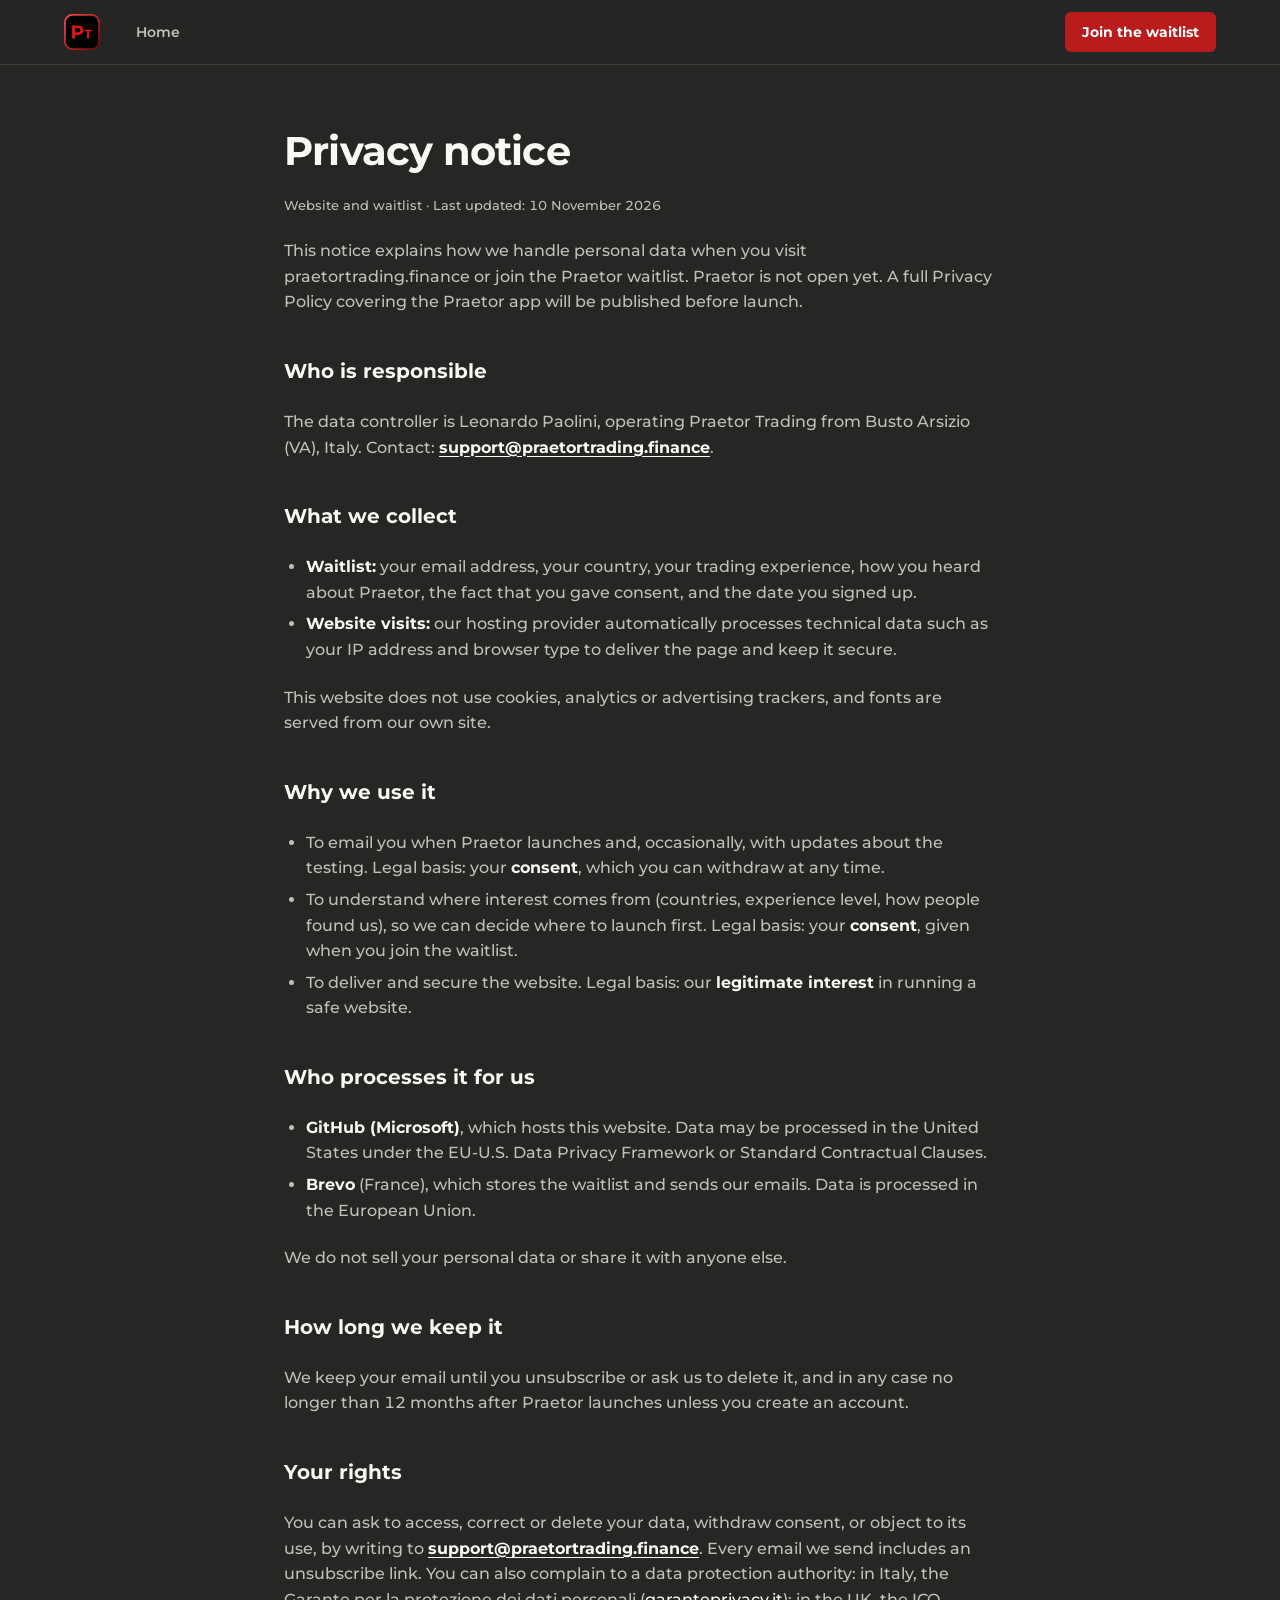
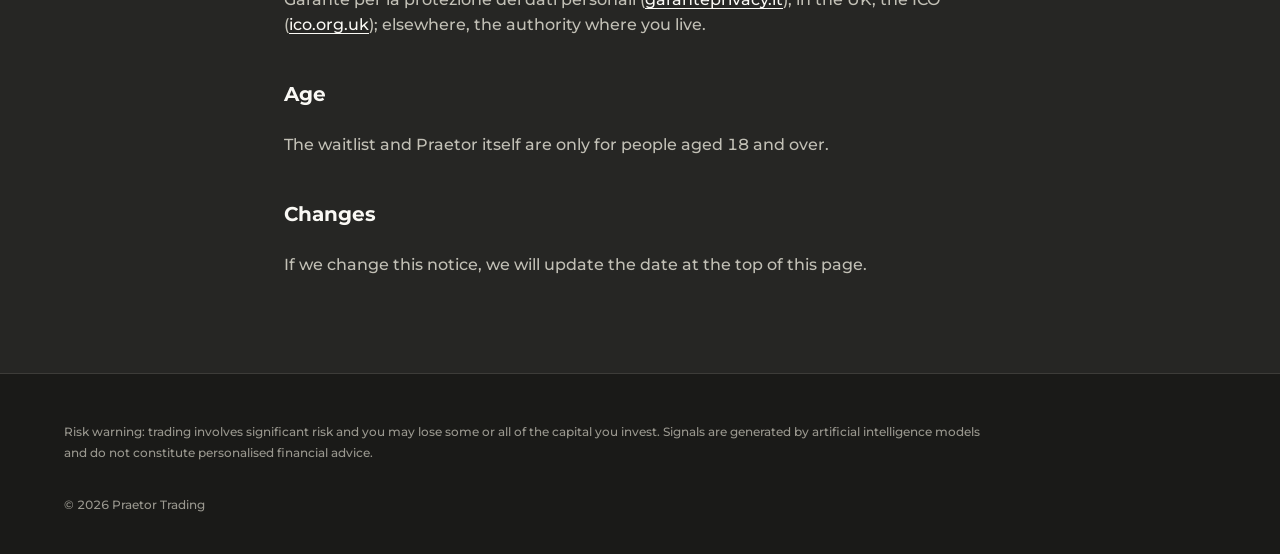
==== privacy.html @ 39a7a342 "Add files via upload" ====
<!doctype html>
<html lang="en">
<head>
<meta charset="utf-8">
<meta name="viewport" content="width=device-width, initial-scale=1">
<title>Privacy notice — Praetor Trading</title>
<meta name="description" content="How Praetor Trading handles the personal data of people who visit this website or join the waitlist.">
<meta name="theme-color" content="#262624">
<link rel="icon" href="assets/logo.svg" type="image/svg+xml">
<link rel="stylesheet" href="assets/styles.css">
</head>
<body>

<header class="site-header">
<div class="wrap">
<a href="index.html" aria-label="Praetor Trading home"><img src="assets/logo.svg" width="36" height="36" alt=""></a>
<nav class="nav" aria-label="Main"><a href="index.html">Home</a></nav>
<a class="btn btn-primary btn-sm cta" href="index.html#waitlist">Join the waitlist</a>
</div>
</header>

<main class="wrap doc">
<h1>Privacy notice</h1>
<p class="small faint">Website and waitlist · Last updated: 10 November 2026</p>

<p>This notice explains how we handle personal data when you visit praetortrading.finance or join the Praetor waitlist. Praetor is not open yet. A full Privacy Policy covering the Praetor app will be published before launch.</p>

<h2>Who is responsible</h2>
<p>The data controller is Leonardo Paolini, operating Praetor Trading from Busto Arsizio (VA), Italy. Contact: <a href="mailto:support@praetortrading.finance"><strong>support@praetortrading.finance</strong></a>.</p>

<h2>What we collect</h2>
<ul>
<li><strong>Waitlist:</strong> your email address, your country, your trading experience, how you heard about Praetor, the fact that you gave consent, and the date you signed up.</li>
<li><strong>Website visits:</strong> our hosting provider automatically processes technical data such as your IP address and browser type to deliver the page and keep it secure.</li>
</ul>
<p>This website does not use cookies, analytics or advertising trackers, and fonts are served from our own site.</p>

<h2>Why we use it</h2>
<ul>
<li>To email you when Praetor launches and, occasionally, with updates about the testing. Legal basis: your <strong>consent</strong>, which you can withdraw at any time.</li>
<li>To understand where interest comes from (countries, experience level, how people found us), so we can decide where to launch first. Legal basis: your <strong>consent</strong>, given when you join the waitlist.</li>
<li>To deliver and secure the website. Legal basis: our <strong>legitimate interest</strong> in running a safe website.</li>
</ul>

<h2>Who processes it for us</h2>
<ul>
<li><strong>GitHub (Microsoft)</strong>, which hosts this website. Data may be processed in the United States under the EU-U.S. Data Privacy Framework or Standard Contractual Clauses.</li>
<li><strong>Brevo</strong> (France), which stores the waitlist and sends our emails. Data is processed in the European Union.</li>
</ul>
<p>We do not sell your personal data or share it with anyone else.</p>

<h2>How long we keep it</h2>
<p>We keep your email until you unsubscribe or ask us to delete it, and in any case no longer than 12 months after Praetor launches unless you create an account.</p>

<h2>Your rights</h2>
<p>You can ask to access, correct or delete your data, withdraw consent, or object to its use, by writing to <a href="mailto:support@praetortrading.finance"><strong>support@praetortrading.finance</strong></a>. Every email we send includes an unsubscribe link. You can also complain to a data protection authority: in Italy, the Garante per la protezione dei dati personali (<a href="https://www.garanteprivacy.it" rel="noopener">garanteprivacy.it</a>); in the UK, the ICO (<a href="https://ico.org.uk" rel="noopener">ico.org.uk</a>); elsewhere, the authority where you live.</p>

<h2>Age</h2>
<p>The waitlist and Praetor itself are only for people aged 18 and over.</p>

<h2>Changes</h2>
<p>If we change this notice, we will update the date at the top of this page.</p>
</main>

<footer class="site-footer">
<div class="wrap">
<p class="risk" style="border-top:0;padding-top:0">Risk warning: trading involves significant risk and you may lose some or all of the capital you invest. Signals are generated by artificial intelligence models and do not constitute personalised financial advice.</p>
<span class="xsmall faint">© 2026 Praetor Trading</span>
</div>
</footer>

</body>
</html>
---- assets/styles.css ----
/* Praetor Trading — public site styles */
@font-face{font-family:"Montserrat";font-style:normal;font-weight:500;font-display:swap;src:url(fonts/montserrat-latin-500-normal.woff2) format("woff2")}
@font-face{font-family:"Montserrat";font-style:normal;font-weight:600;font-display:swap;src:url(fonts/montserrat-latin-600-normal.woff2) format("woff2")}
@font-face{font-family:"Montserrat";font-style:normal;font-weight:700;font-display:swap;src:url(fonts/montserrat-latin-700-normal.woff2) format("woff2")}
@font-face{font-family:"Montserrat";font-style:normal;font-weight:800;font-display:swap;src:url(fonts/montserrat-latin-800-normal.woff2) format("woff2")}

:root{
  --bg:#262624; --bg-deep:#1d1d1b; --bg-band:#222220; --bg-bar:#1a1a18;
  --surface:#30302e; --surface-2:#2a2a28;
  --line:#3d3c39; --line-strong:#4a4945;
  --text:#faf9f5; --muted:#c2c0b6; --faint:#9a988f;
  --gain:#4ade80; --loss:#ff6b6b; --brand:#b81c1c; --brand-hover:#9e1717;
  --radius:10px; --radius-sm:6px;
  --wrap:1200px;
}
*{box-sizing:border-box}
html{scroll-behavior:smooth;-webkit-text-size-adjust:100%}
body{margin:0;background:var(--bg);color:var(--text);font-family:Montserrat,system-ui,sans-serif;font-size:16px;font-weight:500;line-height:1.6;font-variant-numeric:tabular-nums}
a{color:var(--text);text-underline-offset:3px}
a:hover{color:#fff}
img,svg{display:block}
h1,h2,h3,p{margin:0}
.wrap{max-width:var(--wrap);margin:0 auto;padding:0 24px}
.muted{color:var(--muted)} .faint{color:var(--faint)}
.gain{color:var(--gain)} .loss{color:var(--loss)}
.small{font-size:13px} .xsmall{font-size:12px}
.visually-hidden{position:absolute;width:1px;height:1px;overflow:hidden;clip:rect(0 0 0 0);white-space:nowrap}
:focus-visible{outline:2px solid var(--text);outline-offset:3px}
@media (prefers-reduced-motion:reduce){html{scroll-behavior:auto}*{transition:none!important}}

/* Buttons */
.btn{display:inline-flex;align-items:center;justify-content:center;min-height:46px;padding:12px 22px;border-radius:var(--radius-sm);font:inherit;font-size:15px;font-weight:700;text-decoration:none;cursor:pointer;border:1px solid transparent;transition:background-color .15s ease,border-color .15s ease}
.btn-primary{background:var(--brand);color:#fff}
.btn-primary:hover{background:var(--brand-hover);color:#fff}
.btn-ghost{border-color:#6a6964;color:var(--text);background:transparent}
.btn-ghost:hover{border-color:var(--text)}
.btn-sm{min-height:40px;padding:8px 16px;font-size:14px}

/* Status strip + header */
.strip{background:var(--bg-bar);border-bottom:1px solid var(--line);font-size:12px;font-weight:600;color:var(--muted)}
.strip .wrap{display:flex;flex-wrap:wrap;gap:6px 24px;padding-top:8px;padding-bottom:8px}
.strip b{color:var(--text)}
.strip .asof{margin-left:auto;color:var(--faint)}
.site-header{position:sticky;top:0;z-index:10;background:rgba(38,38,36,.96);backdrop-filter:saturate(1.2) blur(6px);border-bottom:1px solid var(--line)}
.site-header .wrap{display:flex;flex-wrap:wrap;align-items:center;gap:10px 36px;padding-top:12px;padding-bottom:12px}
.nav{display:flex;flex-wrap:wrap;gap:4px 26px;font-size:14px;font-weight:600}
.nav a{text-decoration:none;color:var(--muted)}
.nav a:hover{color:var(--text)}
.site-header .cta{margin-left:auto}

/* Sections */
.section{padding-top:112px}
.h2{font-size:34px;line-height:1.15;font-weight:700;letter-spacing:-.02em}
.lead{color:var(--muted);max-width:620px}

/* Hero */
.hero{display:flex;flex-wrap:wrap;gap:56px;align-items:flex-start;padding-top:80px;padding-bottom:64px}
.hero-copy{flex:1 1 400px;min-width:0;display:flex;flex-direction:column;gap:22px;padding-top:24px}
.hero h1{font-size:clamp(36px,5vw,52px);line-height:1.06;font-weight:700;letter-spacing:-.025em}
.hero-copy .lead{font-size:18px;max-width:480px}
.notice{display:inline-flex;align-self:flex-start;gap:8px;align-items:center;padding:6px 12px;border:1px solid var(--line-strong);border-radius:999px;font-size:12px;font-weight:700;color:var(--muted)}
.notice i{width:7px;height:7px;border-radius:50%;background:var(--gain)}
.actions{display:flex;flex-wrap:wrap;align-items:center;gap:18px;padding-top:6px}
.hero-visual{flex:1.35 1 520px;min-width:0;display:flex;flex-direction:column;gap:10px}

/* Signal panel */
.panel{background:var(--surface);border:1px solid var(--line-strong);border-radius:var(--radius);overflow:hidden}
.panel-elevated{box-shadow:0 24px 60px rgba(0,0,0,.45)}
.panel-head{display:flex;flex-wrap:wrap;align-items:center;gap:10px 16px;padding:14px 20px;border-bottom:1px solid var(--line);font-size:13px;font-weight:600;color:var(--muted)}
.panel-head .title{color:var(--text);font-weight:700}
.panel-head .end{margin-left:auto;color:var(--text)}
.signal-main{display:flex;flex-wrap:wrap;gap:20px 40px;align-items:flex-end;padding:22px 20px 18px;border-bottom:1px solid var(--line)}
.label{font-size:12px;font-weight:700;color:var(--faint);letter-spacing:.06em;text-transform:uppercase}
.direction{font-size:40px;line-height:1;font-weight:800}
.levels{flex:1 1 300px;display:grid;grid-template-columns:repeat(4,minmax(0,1fr));gap:12px;font-size:13px}
.levels span{display:block;color:var(--faint);font-weight:600;white-space:nowrap}
.levels b{white-space:nowrap}
.levels b{font-size:15px}
.votes{padding:6px 20px 4px}
.vote{display:grid;grid-template-columns:150px 56px 1fr;gap:12px;padding:10px 0;border-bottom:1px solid var(--line);font-size:13px;align-items:baseline}
.vote:last-child{border-bottom:0}
.vote span{color:var(--muted)}
.panel-foot{display:flex;flex-wrap:wrap;align-items:center;gap:12px;padding:14px 20px;background:var(--surface-2);border-top:1px solid var(--line)}
.panel-foot p{flex:1 1 220px;font-size:12px;color:var(--muted)}
.fake-btn{font-size:14px;font-weight:700;padding:9px 18px;border-radius:var(--radius-sm);border:1px solid var(--line-strong)}
.fake-btn.primary{background:var(--brand);border-color:var(--brand);color:#fff}

/* Stats band */
.band{background:var(--bg-band);border-top:1px solid var(--line);border-bottom:1px solid var(--line)}
.stats{display:grid;grid-template-columns:repeat(auto-fit,minmax(170px,1fr));margin:0}
.stats div{padding:24px 20px 22px;border-right:1px solid var(--line);display:flex;flex-direction:column-reverse;gap:4px}
.stats div:first-child{padding-left:0}
.stats div:last-child{border-right:0}
.stats dt{font-size:12px;font-weight:600;color:var(--faint)}
.stats dd{margin:0;font-size:30px;line-height:1.1;font-weight:700}
.band-note{padding-bottom:18px;font-size:12px;color:var(--faint)}

/* How it works */
.how{display:flex;flex-wrap:wrap;gap:40px 64px}
.how-intro{flex:1 1 280px;min-width:0;display:flex;flex-direction:column;gap:14px}
.steps{flex:999 1 640px;min-width:0;display:grid;grid-template-columns:repeat(auto-fit,minmax(220px,1fr));border-top:2px solid var(--brand);margin:0;padding:0;list-style:none}
.steps li{padding:22px 24px 0;display:flex;flex-direction:column;gap:14px;border-left:1px solid var(--line)}
.steps li:first-child{padding-left:0;border-left:0}
.steps li:last-child{padding-right:0}
.steps h3{font-size:17px;font-weight:700}
.steps p{color:var(--muted);font-size:15px}
.mini-list{border:1px solid var(--line);border-radius:8px;font-size:13px}
.mini-list div{display:flex;justify-content:space-between;gap:8px;padding:10px 12px}
.mini-list div+div{border-top:1px solid var(--line)}
.chips{display:flex;gap:6px;font-size:12px;font-weight:800}
.chips span{flex:1;text-align:center;padding:9px 0;border-radius:var(--radius-sm);background:#343432;color:var(--muted)}
.chips .s{background:#3a2526;color:var(--loss)}
.timer{display:flex;align-items:center;gap:10px;font-size:13px;font-weight:700;color:var(--muted)}
.timer i{flex:1;height:4px;border-radius:2px;background:var(--line);position:relative;overflow:hidden}
.timer i::after{content:"";position:absolute;inset:0 8% 0 0;background:var(--muted);border-radius:2px}

/* Tables */
.table-wrap{overflow-x:auto;border:1px solid var(--line);border-radius:var(--radius)}
.table-wrap.tinted{background:var(--surface-2)}
table{width:100%;border-collapse:collapse;font-size:14px}
caption{text-align:left;padding:14px 18px;font-size:13px;font-weight:600;color:var(--faint);border-bottom:1px solid var(--line)}
th{text-align:left;font-size:12px;font-weight:700;color:var(--faint);padding:12px 14px}
td{padding:12px 14px;border-top:1px solid var(--line)}
th:first-child,td:first-child{padding-left:18px}
th:last-child,td:last-child{padding-right:18px}
.num{text-align:right}
.c{text-align:center}
.matrix{min-width:820px}
.matrix td.c{font-weight:800}
.matrix .nc{color:var(--faint);font-weight:500}
.matrix tr.signal td{background:#33272a;border-top:1px solid var(--brand);border-bottom:1px solid var(--brand);font-weight:700}
.legend{display:flex;flex-wrap:wrap;gap:8px 16px;font-size:12px;font-weight:600;color:var(--muted)}
.split-head{display:flex;flex-wrap:wrap;justify-content:space-between;align-items:flex-end;gap:16px 48px}
.split-head > div:first-child{flex:1 1 460px;display:flex;flex-direction:column;gap:12px}
.stack{display:flex;flex-direction:column;gap:28px}

/* Performance */
.summary{margin:0;display:flex;flex-wrap:wrap;gap:8px 28px;font-size:13px}
.summary dt{color:var(--faint);font-weight:600}
.summary dd{margin:0;font-size:20px;font-weight:700}
.perf{min-width:900px}
.perf thead tr{background:var(--surface-2)}
.rbar{display:flex;align-items:center;gap:10px}
.rbar i{flex:1;height:8px;display:flex}
.rbar i span{display:block;height:8px}
.rbar b{min-width:58px;text-align:right}
.foot-notes{display:flex;flex-wrap:wrap;gap:12px 40px;font-size:13px;color:var(--faint)}
.foot-notes span{flex:1 1 320px}

/* Verification */
.verify{background:var(--bg-deep);border-top:1px solid var(--line);border-bottom:1px solid var(--line);margin-top:112px}
.verify .wrap{display:flex;flex-wrap:wrap-reverse;gap:48px 64px;align-items:center;padding-top:88px;padding-bottom:88px}
.receipt{flex:1.2 1 480px;min-width:0;border:1px solid var(--line-strong);border-radius:var(--radius);background:var(--bg)}
.receipt-head{display:flex;justify-content:space-between;flex-wrap:wrap;gap:8px;padding:14px 20px;border-bottom:1px dashed var(--line-strong);font-size:13px;font-weight:700}
.receipt dl{margin:0;padding:8px 20px 16px;font-size:13px}
.receipt dl div{display:grid;grid-template-columns:170px 1fr;gap:12px;padding:9px 0;border-bottom:1px solid #33332f}
.receipt dl div:last-child{border-bottom:0}
.receipt dt{color:var(--faint);font-weight:600}
.receipt dd{margin:0;font-weight:700;word-break:break-all}
.verify-copy{flex:1 1 380px;min-width:0;display:flex;flex-direction:column;gap:18px}
.numbered{margin:0;padding:0;list-style:none;border-top:1px solid var(--line);font-size:15px}
.numbered li{display:grid;grid-template-columns:32px 1fr;padding:12px 0;border-bottom:1px solid var(--line)}
.numbered li > b{color:var(--faint)}

/* Pricing */
.pricing{display:flex;flex-wrap:wrap;gap:32px 48px;align-items:flex-start}
.pricing > div{flex:1 1 420px;min-width:0;display:flex;flex-direction:column;gap:10px}
.plain td,.plain th{padding-left:0!important;padding-right:0!important}
.plain thead tr{border-bottom:1px solid var(--line-strong)}
.plain td{padding-top:14px;padding-bottom:14px}
.plain tbody tr:first-child td{border-top:0}
.sub{display:block;font-size:13px;color:var(--faint);font-weight:500}

/* Onboarding */
.onboard{display:flex;flex-wrap:wrap;gap:40px 72px;align-items:center}
.onboard > div:first-child{flex:1 1 400px;min-width:0;display:flex;flex-direction:column;gap:16px}
.checklist{flex:1 1 440px;min-width:0}
.progress{height:3px;background:var(--line)}
.progress i{display:block;width:50%;height:3px;background:var(--brand)}
.checklist ol{margin:0;padding:8px 20px 12px;list-style:none;font-size:14px}
.checklist li{display:flex;gap:12px;padding:8px 0}
.checklist li span{width:16px;font-weight:800}
.checklist li.done{color:var(--faint)}
.checklist li.done span{color:var(--gain)}
.checklist li.now{font-weight:700}

/* FAQ */
.faq{display:flex;flex-wrap:wrap;gap:32px 64px}
.faq .h2{flex:1 1 260px}
.faq-list{flex:999 1 600px;min-width:0;border-top:1px solid var(--line)}
details{border-bottom:1px solid var(--line);padding:18px 0}
summary{cursor:pointer;list-style:none;font-size:17px;font-weight:700;display:flex;justify-content:space-between;gap:16px}
summary::-webkit-details-marker{display:none}
summary::after{content:"+";color:var(--faint);font-weight:600}
details[open] summary::after{content:"\2212"}
details p{margin-top:10px;color:var(--muted)}

/* Waitlist */
.waitlist{padding-top:112px;padding-bottom:96px}
.waitlist-box{border:1px solid var(--line-strong);border-left:4px solid var(--brand);border-radius:var(--radius);background:var(--surface);padding:36px 40px;display:flex;flex-wrap:wrap;align-items:flex-start;gap:24px 48px}
.waitlist-box > div{flex:1 1 400px;display:flex;flex-direction:column;gap:8px}
.waitlist-box h2{font-size:30px;line-height:1.2;font-weight:700;letter-spacing:-.02em}
.form{flex:1 1 400px;display:flex;flex-direction:column;gap:12px}
.form-row{display:flex;flex-wrap:wrap;gap:10px}
.form label.field{display:flex;flex-direction:column;gap:6px;font-size:13px;font-weight:700;color:var(--muted)}
.form-row .field{flex:1 1 200px}
.form input[type=email]{font:inherit;font-size:16px;color:var(--text);background:var(--bg);border:1px solid var(--line-strong);border-radius:var(--radius-sm);padding:12px 14px;min-height:46px}
.form input[type=email]:focus{border-color:var(--text);outline:none}
.form .btn{align-self:flex-end}
.consent{display:flex;gap:10px;align-items:flex-start;font-size:13px;color:var(--muted)}
.consent input{margin-top:3px;width:18px;height:18px;accent-color:var(--brand);flex:none}
.hp{position:absolute;left:-9999px}

/* Footer */
.site-footer{background:var(--bg-bar);border-top:1px solid var(--line)}
.site-footer .wrap{padding-top:48px;padding-bottom:40px;display:flex;flex-direction:column;gap:32px}
.footer-cols{display:flex;flex-wrap:wrap;gap:32px 64px}
.footer-cols > div,.footer-cols nav{flex:1 1 180px;display:flex;flex-direction:column;gap:8px;font-size:14px}
.footer-cols b{font-size:12px;color:var(--faint)}
.footer-cols a{color:var(--muted);text-decoration:none}
.footer-cols a:hover{color:var(--text)}
.risk{padding-top:24px;border-top:1px solid var(--line);font-size:12px;line-height:1.7;color:var(--faint);max-width:920px}

/* Legal pages */
.doc{max-width:760px;padding-top:64px;padding-bottom:96px;display:flex;flex-direction:column;gap:22px}
.doc h1{font-size:40px;line-height:1.1;font-weight:700;letter-spacing:-.02em}
.doc h2{font-size:20px;font-weight:700;margin-top:18px}
.doc p,.doc li{color:var(--muted)}
.doc ul{margin:0;padding-left:22px;display:flex;flex-direction:column;gap:6px}
.doc strong{color:var(--text)}

/* Responsive */
@media (max-width:760px){
  .section,.waitlist{padding-top:80px}
  .h2{font-size:28px}
  .hero{padding-top:48px;gap:40px}
  .hero-copy{padding-top:0}
  .levels{grid-template-columns:repeat(2,minmax(0,1fr))}
  .vote{grid-template-columns:1fr auto;gap:4px 12px}
  .vote span{grid-column:1 / -1}
  .stats div{border-right:0;border-bottom:1px solid var(--line);padding-left:0}
  .stats div:last-child{border-bottom:0}
  .steps li{padding:22px 0 0;border-left:0}
  .steps li + li{border-top:1px solid var(--line);margin-top:22px}
  .receipt dl div{grid-template-columns:1fr;gap:2px}
  .waitlist-box{padding:28px 22px}
  .strip .asof{margin-left:0}
  .site-header .cta{margin-left:0}
  .nav{order:3;width:100%}
}

/* Founder */
.founder{display:flex;flex-wrap:wrap;gap:32px 56px;align-items:flex-start}
.portrait{flex:0 0 auto}
.portrait img,.avatar{width:160px;height:160px;border-radius:8px;object-fit:cover;border:1px solid var(--line-strong)}
.avatar{display:flex;align-items:center;justify-content:center;background:var(--surface);font-size:44px;font-weight:700;color:var(--muted);letter-spacing:.02em}
.founder-copy{flex:1 1 480px;min-width:0;max-width:720px;display:flex;flex-direction:column;gap:14px;padding-left:24px;border-left:2px solid var(--brand)}
.founder-copy p{color:var(--muted)}
.founder-copy .sign{color:var(--text);font-size:14px;padding-top:4px}

/* Form selects */
.form select{font:inherit;font-size:15px;color:var(--text);background:var(--bg);border:1px solid var(--line-strong);border-radius:var(--radius-sm);padding:11px 12px;min-height:46px;appearance:none;background-image:linear-gradient(45deg,transparent 50%,var(--muted) 50%),linear-gradient(135deg,var(--muted) 50%,transparent 50%);background-position:calc(100% - 18px) 50%,calc(100% - 13px) 50%;background-size:5px 5px;background-repeat:no-repeat;padding-right:36px}
.form select:focus{border-color:var(--text);outline:none}
.form select:invalid{color:var(--faint)}
.form option{color:var(--text);background:var(--bg)}
@media (max-width:760px){.founder-copy{padding-left:18px}.portrait img,.avatar{width:120px;height:120px;font-size:34px}}
/* Launch countdown */
.countdown{display:flex;flex-direction:column;gap:6px}
.cd-units{display:flex;gap:10px}
.cd-units div{display:flex;flex-direction:column;align-items:center;min-width:64px;padding:10px 8px;border:1px solid var(--line-strong);border-radius:var(--radius-sm);background:var(--bg)}
.cd-units b{font-size:26px;font-weight:800;line-height:1.1;font-variant-numeric:tabular-nums}
.cd-units span{font-size:11px;font-weight:700;text-transform:uppercase;letter-spacing:.06em;color:var(--muted)}
.cd-note{margin:0}
/* Waitlist form message */
.form-msg{margin:0;font-size:15px;font-weight:700}
.form-msg.ok{color:var(--gain)}
.form-msg.err{color:var(--loss)}
.form [hidden]{display:none!important}
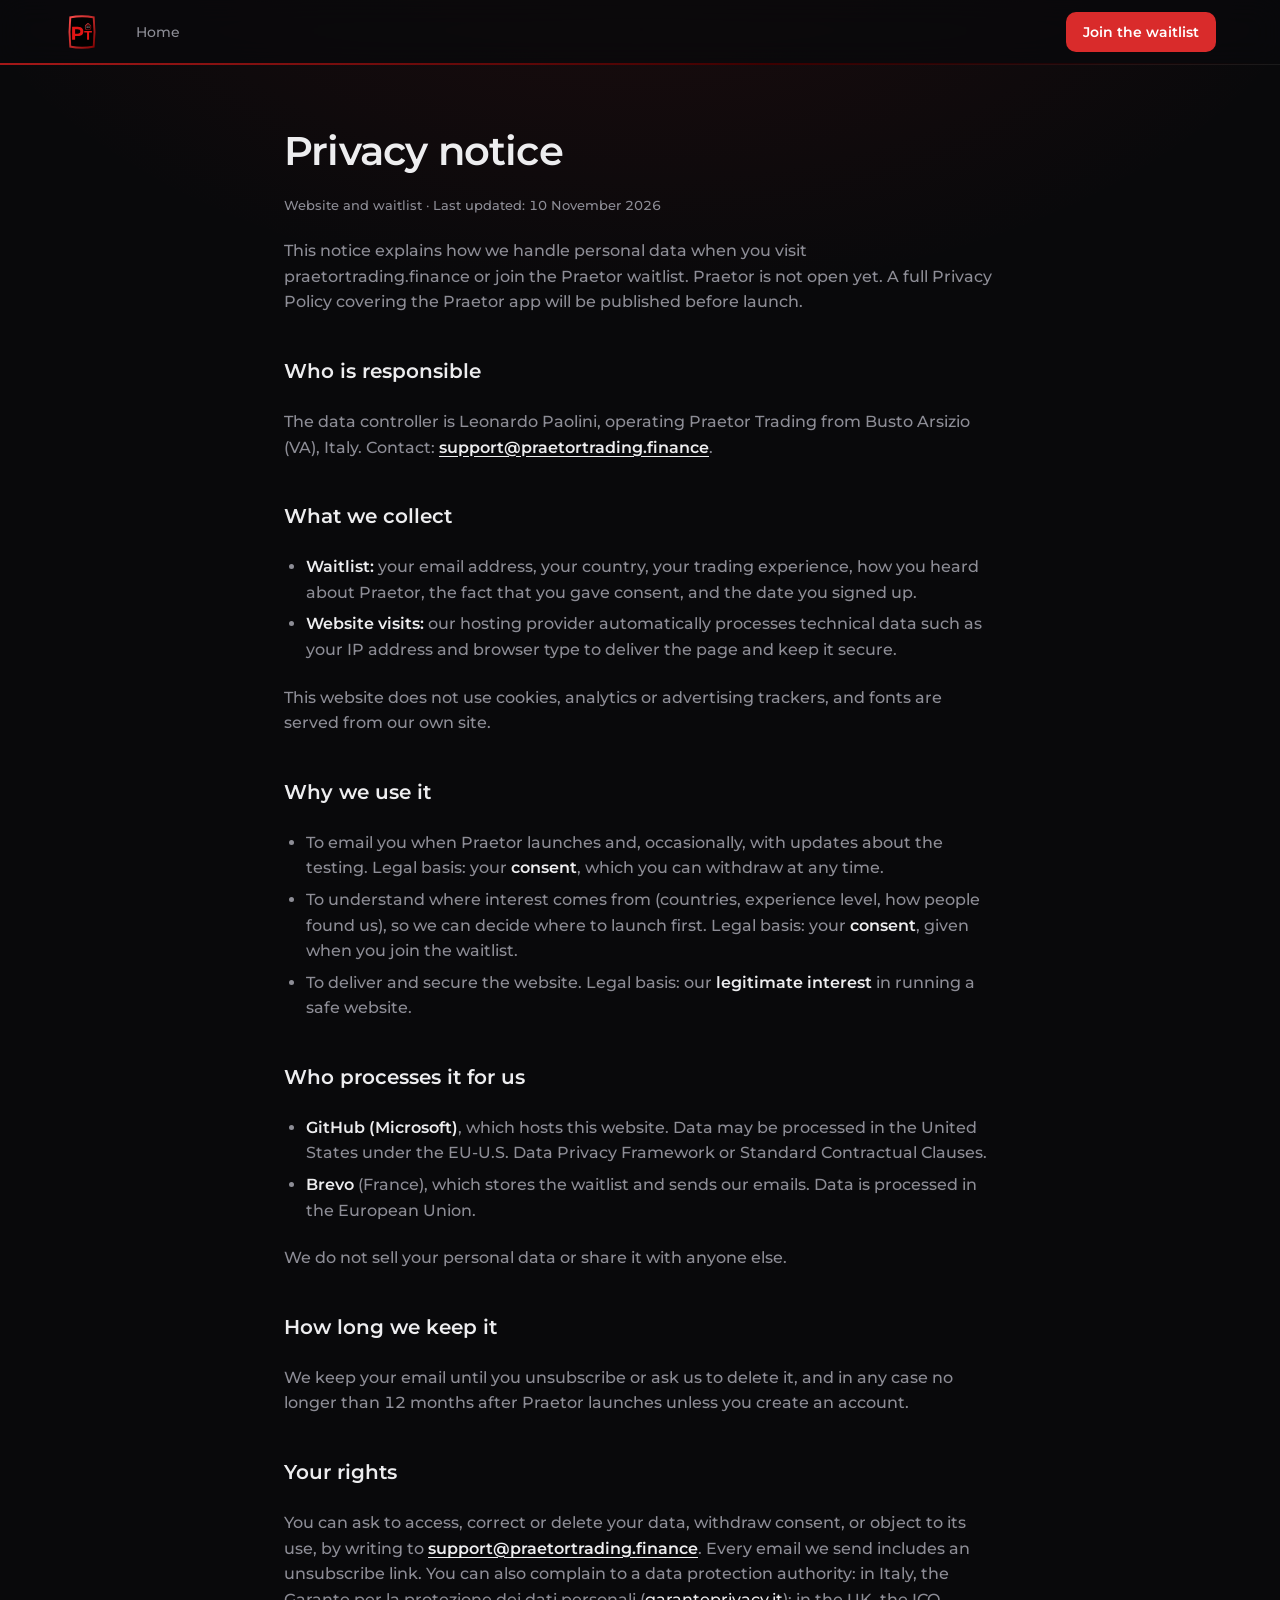
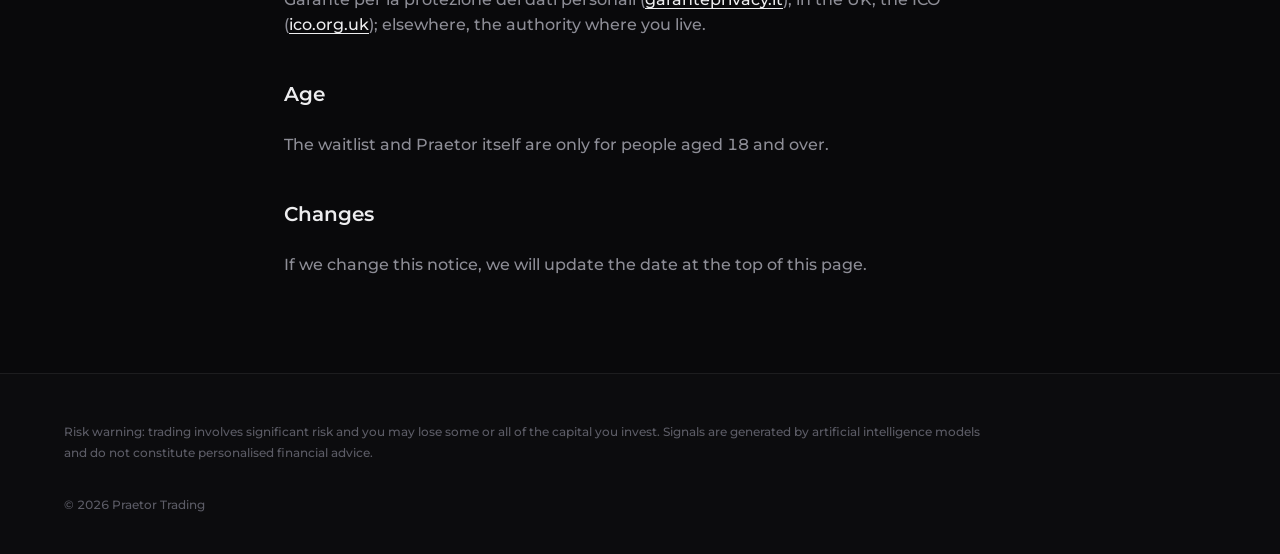
==== commit c166d093: "Update privacy.html" ====
--- a/privacy.html
+++ b/privacy.html
@@ -5,7 +5,7 @@
 <meta name="viewport" content="width=device-width, initial-scale=1">
 <title>Privacy notice — Praetor Trading</title>
 <meta name="description" content="How Praetor Trading handles the personal data of people who visit this website or join the waitlist.">
-<meta name="theme-color" content="#262624">
+<meta name="theme-color" content="#09090b">
 <link rel="icon" href="assets/logo.svg" type="image/svg+xml">
 <link rel="stylesheet" href="assets/styles.css">
 </head>
--- a/assets/styles.css
+++ b/assets/styles.css
@@ -8,8 +8,8 @@
   --bg:#262624; --bg-deep:#1d1d1b; --bg-band:#222220; --bg-bar:#1a1a18;
   --surface:#30302e; --surface-2:#2a2a28;
   --line:#3d3c39; --line-strong:#4a4945;
-  --text:#faf9f5; --muted:#c2c0b6; --faint:#9a988f;
-  --gain:#4ade80; --loss:#ff6b6b; --brand:#b81c1c; --brand-hover:#9e1717;
+  --text:#faf9f5; --muted:#c2c0b6; --faint:#5c5c66;
+  --gain:#3ecf8e; --loss:#ff5a5a; --brand:#d92b2b; --brand-hover:#e53535;
   --radius:10px; --radius-sm:6px;
   --wrap:1200px;
 }
@@ -29,10 +29,10 @@
 @media (prefers-reduced-motion:reduce){html{scroll-behavior:auto}*{transition:none!important}}
 
 /* Buttons */
-.btn{display:inline-flex;align-items:center;justify-content:center;min-height:46px;padding:12px 22px;border-radius:var(--radius-sm);font:inherit;font-size:15px;font-weight:700;text-decoration:none;cursor:pointer;border:1px solid transparent;transition:background-color .15s ease,border-color .15s ease}
+.btn{display:inline-flex;align-items:center;justify-content:center;min-height:46px;padding:12px 22px;border-radius:var(--radius-sm);font:inherit;font-size:15px;font-weight:600;text-decoration:none;cursor:pointer;border:1px solid transparent;transition:background-color .15s ease,border-color .15s ease}
 .btn-primary{background:var(--brand);color:#fff}
 .btn-primary:hover{background:var(--brand-hover);color:#fff}
-.btn-ghost{border-color:#6a6964;color:var(--text);background:transparent}
+.btn-ghost{border-color:rgba(255,255,255,.18);color:var(--text);background:transparent}
 .btn-ghost:hover{border-color:var(--text)}
 .btn-sm{min-height:40px;padding:8px 16px;font-size:14px}
 
@@ -50,15 +50,15 @@
 
 /* Sections */
 .section{padding-top:112px}
-.h2{font-size:34px;line-height:1.15;font-weight:700;letter-spacing:-.02em}
+.h2{font-size:34px;line-height:1.15;font-weight:600;letter-spacing:-.02em}
 .lead{color:var(--muted);max-width:620px}
 
 /* Hero */
 .hero{display:flex;flex-wrap:wrap;gap:56px;align-items:flex-start;padding-top:80px;padding-bottom:64px}
 .hero-copy{flex:1 1 400px;min-width:0;display:flex;flex-direction:column;gap:22px;padding-top:24px}
-.hero h1{font-size:clamp(36px,5vw,52px);line-height:1.06;font-weight:700;letter-spacing:-.025em}
+.hero h1{font-size:clamp(36px,5vw,52px);line-height:1.06;font-weight:600;letter-spacing:-.025em}
 .hero-copy .lead{font-size:18px;max-width:480px}
-.notice{display:inline-flex;align-self:flex-start;gap:8px;align-items:center;padding:6px 12px;border:1px solid var(--line-strong);border-radius:999px;font-size:12px;font-weight:700;color:var(--muted)}
+.notice{display:inline-flex;align-self:flex-start;gap:8px;align-items:center;padding:6px 12px;border:1px solid var(--line-strong);border-radius:999px;font-size:12px;font-weight:600;color:var(--muted)}
 .notice i{width:7px;height:7px;border-radius:50%;background:var(--gain)}
 .actions{display:flex;flex-wrap:wrap;align-items:center;gap:18px;padding-top:6px}
 .hero-visual{flex:1.35 1 520px;min-width:0;display:flex;flex-direction:column;gap:10px}
@@ -67,11 +67,11 @@
 .panel{background:var(--surface);border:1px solid var(--line-strong);border-radius:var(--radius);overflow:hidden}
 .panel-elevated{box-shadow:0 24px 60px rgba(0,0,0,.45)}
 .panel-head{display:flex;flex-wrap:wrap;align-items:center;gap:10px 16px;padding:14px 20px;border-bottom:1px solid var(--line);font-size:13px;font-weight:600;color:var(--muted)}
-.panel-head .title{color:var(--text);font-weight:700}
+.panel-head .title{color:var(--text);font-weight:600}
 .panel-head .end{margin-left:auto;color:var(--text)}
 .signal-main{display:flex;flex-wrap:wrap;gap:20px 40px;align-items:flex-end;padding:22px 20px 18px;border-bottom:1px solid var(--line)}
-.label{font-size:12px;font-weight:700;color:var(--faint);letter-spacing:.06em;text-transform:uppercase}
-.direction{font-size:40px;line-height:1;font-weight:800}
+.label{font-size:12px;font-weight:600;color:var(--faint);letter-spacing:.06em;text-transform:uppercase}
+.direction{font-size:40px;line-height:1;font-weight:600}
 .levels{flex:1 1 300px;display:grid;grid-template-columns:repeat(4,minmax(0,1fr));gap:12px;font-size:13px}
 .levels span{display:block;color:var(--faint);font-weight:600;white-space:nowrap}
 .levels b{white-space:nowrap}
@@ -82,7 +82,7 @@
 .vote span{color:var(--muted)}
 .panel-foot{display:flex;flex-wrap:wrap;align-items:center;gap:12px;padding:14px 20px;background:var(--surface-2);border-top:1px solid var(--line)}
 .panel-foot p{flex:1 1 220px;font-size:12px;color:var(--muted)}
-.fake-btn{font-size:14px;font-weight:700;padding:9px 18px;border-radius:var(--radius-sm);border:1px solid var(--line-strong)}
+.fake-btn{font-size:14px;font-weight:600;padding:9px 18px;border-radius:var(--radius-sm);border:1px solid var(--line-strong)}
 .fake-btn.primary{background:var(--brand);border-color:var(--brand);color:#fff}
 
 /* Stats band */
@@ -92,7 +92,7 @@
 .stats div:first-child{padding-left:0}
 .stats div:last-child{border-right:0}
 .stats dt{font-size:12px;font-weight:600;color:var(--faint)}
-.stats dd{margin:0;font-size:30px;line-height:1.1;font-weight:700}
+.stats dd{margin:0;font-size:30px;line-height:1.1;font-weight:600}
 .band-note{padding-bottom:18px;font-size:12px;color:var(--faint)}
 
 /* How it works */
@@ -102,15 +102,15 @@
 .steps li{padding:22px 24px 0;display:flex;flex-direction:column;gap:14px;border-left:1px solid var(--line)}
 .steps li:first-child{padding-left:0;border-left:0}
 .steps li:last-child{padding-right:0}
-.steps h3{font-size:17px;font-weight:700}
+.steps h3{font-size:17px;font-weight:600}
 .steps p{color:var(--muted);font-size:15px}
 .mini-list{border:1px solid var(--line);border-radius:8px;font-size:13px}
 .mini-list div{display:flex;justify-content:space-between;gap:8px;padding:10px 12px}
 .mini-list div+div{border-top:1px solid var(--line)}
-.chips{display:flex;gap:6px;font-size:12px;font-weight:800}
-.chips span{flex:1;text-align:center;padding:9px 0;border-radius:var(--radius-sm);background:#343432;color:var(--muted)}
-.chips .s{background:#3a2526;color:var(--loss)}
-.timer{display:flex;align-items:center;gap:10px;font-size:13px;font-weight:700;color:var(--muted)}
+.chips{display:flex;gap:6px;font-size:12px;font-weight:600}
+.chips span{flex:1;text-align:center;padding:9px 0;border-radius:var(--radius-sm);background:#1c1c21;color:var(--muted)}
+.chips .s{background:rgba(217,43,43,.12);color:var(--loss)}
+.timer{display:flex;align-items:center;gap:10px;font-size:13px;font-weight:600;color:var(--muted)}
 .timer i{flex:1;height:4px;border-radius:2px;background:var(--line);position:relative;overflow:hidden}
 .timer i::after{content:"";position:absolute;inset:0 8% 0 0;background:var(--muted);border-radius:2px}
 
@@ -119,16 +119,16 @@
 .table-wrap.tinted{background:var(--surface-2)}
 table{width:100%;border-collapse:collapse;font-size:14px}
 caption{text-align:left;padding:14px 18px;font-size:13px;font-weight:600;color:var(--faint);border-bottom:1px solid var(--line)}
-th{text-align:left;font-size:12px;font-weight:700;color:var(--faint);padding:12px 14px}
+th{text-align:left;font-size:12px;font-weight:600;color:var(--faint);padding:12px 14px}
 td{padding:12px 14px;border-top:1px solid var(--line)}
 th:first-child,td:first-child{padding-left:18px}
 th:last-child,td:last-child{padding-right:18px}
 .num{text-align:right}
 .c{text-align:center}
 .matrix{min-width:820px}
-.matrix td.c{font-weight:800}
+.matrix td.c{font-weight:600}
 .matrix .nc{color:var(--faint);font-weight:500}
-.matrix tr.signal td{background:#33272a;border-top:1px solid var(--brand);border-bottom:1px solid var(--brand);font-weight:700}
+.matrix tr.signal td{background:rgba(217,43,43,.10);border-top:1px solid var(--brand);border-bottom:1px solid var(--brand);font-weight:600}
 .legend{display:flex;flex-wrap:wrap;gap:8px 16px;font-size:12px;font-weight:600;color:var(--muted)}
 .split-head{display:flex;flex-wrap:wrap;justify-content:space-between;align-items:flex-end;gap:16px 48px}
 .split-head > div:first-child{flex:1 1 460px;display:flex;flex-direction:column;gap:12px}
@@ -137,7 +137,7 @@
 /* Performance */
 .summary{margin:0;display:flex;flex-wrap:wrap;gap:8px 28px;font-size:13px}
 .summary dt{color:var(--faint);font-weight:600}
-.summary dd{margin:0;font-size:20px;font-weight:700}
+.summary dd{margin:0;font-size:20px;font-weight:600}
 .perf{min-width:900px}
 .perf thead tr{background:var(--surface-2)}
 .rbar{display:flex;align-items:center;gap:10px}
@@ -151,12 +151,12 @@
 .verify{background:var(--bg-deep);border-top:1px solid var(--line);border-bottom:1px solid var(--line);margin-top:112px}
 .verify .wrap{display:flex;flex-wrap:wrap-reverse;gap:48px 64px;align-items:center;padding-top:88px;padding-bottom:88px}
 .receipt{flex:1.2 1 480px;min-width:0;border:1px solid var(--line-strong);border-radius:var(--radius);background:var(--bg)}
-.receipt-head{display:flex;justify-content:space-between;flex-wrap:wrap;gap:8px;padding:14px 20px;border-bottom:1px dashed var(--line-strong);font-size:13px;font-weight:700}
+.receipt-head{display:flex;justify-content:space-between;flex-wrap:wrap;gap:8px;padding:14px 20px;border-bottom:1px dashed var(--line-strong);font-size:13px;font-weight:600}
 .receipt dl{margin:0;padding:8px 20px 16px;font-size:13px}
-.receipt dl div{display:grid;grid-template-columns:170px 1fr;gap:12px;padding:9px 0;border-bottom:1px solid #33332f}
+.receipt dl div{display:grid;grid-template-columns:170px 1fr;gap:12px;padding:9px 0;border-bottom:1px solid #1c1c21}
 .receipt dl div:last-child{border-bottom:0}
 .receipt dt{color:var(--faint);font-weight:600}
-.receipt dd{margin:0;font-weight:700;word-break:break-all}
+.receipt dd{margin:0;font-weight:600;word-break:break-all}
 .verify-copy{flex:1 1 380px;min-width:0;display:flex;flex-direction:column;gap:18px}
 .numbered{margin:0;padding:0;list-style:none;border-top:1px solid var(--line);font-size:15px}
 .numbered li{display:grid;grid-template-columns:32px 1fr;padding:12px 0;border-bottom:1px solid var(--line)}
@@ -179,17 +179,17 @@
 .progress i{display:block;width:50%;height:3px;background:var(--brand)}
 .checklist ol{margin:0;padding:8px 20px 12px;list-style:none;font-size:14px}
 .checklist li{display:flex;gap:12px;padding:8px 0}
-.checklist li span{width:16px;font-weight:800}
+.checklist li span{width:16px;font-weight:600}
 .checklist li.done{color:var(--faint)}
 .checklist li.done span{color:var(--gain)}
-.checklist li.now{font-weight:700}
+.checklist li.now{font-weight:600}
 
 /* FAQ */
 .faq{display:flex;flex-wrap:wrap;gap:32px 64px}
 .faq .h2{flex:1 1 260px}
 .faq-list{flex:999 1 600px;min-width:0;border-top:1px solid var(--line)}
 details{border-bottom:1px solid var(--line);padding:18px 0}
-summary{cursor:pointer;list-style:none;font-size:17px;font-weight:700;display:flex;justify-content:space-between;gap:16px}
+summary{cursor:pointer;list-style:none;font-size:17px;font-weight:600;display:flex;justify-content:space-between;gap:16px}
 summary::-webkit-details-marker{display:none}
 summary::after{content:"+";color:var(--faint);font-weight:600}
 details[open] summary::after{content:"\2212"}
@@ -199,10 +199,10 @@
 .waitlist{padding-top:112px;padding-bottom:96px}
 .waitlist-box{border:1px solid var(--line-strong);border-left:4px solid var(--brand);border-radius:var(--radius);background:var(--surface);padding:36px 40px;display:flex;flex-wrap:wrap;align-items:flex-start;gap:24px 48px}
 .waitlist-box > div{flex:1 1 400px;display:flex;flex-direction:column;gap:8px}
-.waitlist-box h2{font-size:30px;line-height:1.2;font-weight:700;letter-spacing:-.02em}
+.waitlist-box h2{font-size:30px;line-height:1.2;font-weight:600;letter-spacing:-.02em}
 .form{flex:1 1 400px;display:flex;flex-direction:column;gap:12px}
 .form-row{display:flex;flex-wrap:wrap;gap:10px}
-.form label.field{display:flex;flex-direction:column;gap:6px;font-size:13px;font-weight:700;color:var(--muted)}
+.form label.field{display:flex;flex-direction:column;gap:6px;font-size:13px;font-weight:600;color:var(--muted)}
 .form-row .field{flex:1 1 200px}
 .form input[type=email]{font:inherit;font-size:16px;color:var(--text);background:var(--bg);border:1px solid var(--line-strong);border-radius:var(--radius-sm);padding:12px 14px;min-height:46px}
 .form input[type=email]:focus{border-color:var(--text);outline:none}
@@ -223,8 +223,8 @@
 
 /* Legal pages */
 .doc{max-width:760px;padding-top:64px;padding-bottom:96px;display:flex;flex-direction:column;gap:22px}
-.doc h1{font-size:40px;line-height:1.1;font-weight:700;letter-spacing:-.02em}
-.doc h2{font-size:20px;font-weight:700;margin-top:18px}
+.doc h1{font-size:40px;line-height:1.1;font-weight:600;letter-spacing:-.02em}
+.doc h2{font-size:20px;font-weight:600;margin-top:18px}
 .doc p,.doc li{color:var(--muted)}
 .doc ul{margin:0;padding-left:22px;display:flex;flex-direction:column;gap:6px}
 .doc strong{color:var(--text)}
@@ -253,7 +253,7 @@
 .founder{display:flex;flex-wrap:wrap;gap:32px 56px;align-items:flex-start}
 .portrait{flex:0 0 auto}
 .portrait img,.avatar{width:160px;height:160px;border-radius:8px;object-fit:cover;border:1px solid var(--line-strong)}
-.avatar{display:flex;align-items:center;justify-content:center;background:var(--surface);font-size:44px;font-weight:700;color:var(--muted);letter-spacing:.02em}
+.avatar{display:flex;align-items:center;justify-content:center;background:var(--surface);font-size:44px;font-weight:600;color:var(--muted);letter-spacing:.02em}
 .founder-copy{flex:1 1 480px;min-width:0;max-width:720px;display:flex;flex-direction:column;gap:14px;padding-left:24px;border-left:2px solid var(--brand)}
 .founder-copy p{color:var(--muted)}
 .founder-copy .sign{color:var(--text);font-size:14px;padding-top:4px}
@@ -268,11 +268,34 @@
 .countdown{display:flex;flex-direction:column;gap:6px}
 .cd-units{display:flex;gap:10px}
 .cd-units div{display:flex;flex-direction:column;align-items:center;min-width:64px;padding:10px 8px;border:1px solid var(--line-strong);border-radius:var(--radius-sm);background:var(--bg)}
-.cd-units b{font-size:26px;font-weight:800;line-height:1.1;font-variant-numeric:tabular-nums}
-.cd-units span{font-size:11px;font-weight:700;text-transform:uppercase;letter-spacing:.06em;color:var(--muted)}
+.cd-units b{font-size:26px;font-weight:600;line-height:1.1;font-variant-numeric:tabular-nums}
+.cd-units span{font-size:11px;font-weight:600;text-transform:uppercase;letter-spacing:.06em;color:var(--muted)}
 .cd-note{margin:0}
 /* Waitlist form message */
-.form-msg{margin:0;font-size:15px;font-weight:700}
+.form-msg{margin:0;font-size:15px;font-weight:600}
 .form-msg.ok{color:var(--gain)}
 .form-msg.err{color:var(--loss)}
 .form [hidden]{display:none!important}
+
+/* ===== STILE PRO (21/11/2026) — stesso tema nero dell'app ===== */
+:root{
+  --bg:#09090b; --bg-deep:#09090b; --bg-band:#0e0e11; --bg-bar:#0c0c0e;
+  --surface:#121215; --surface-2:#18181c;
+  --line:rgba(255,255,255,.07); --line-strong:rgba(255,255,255,.12);
+  --text:#ededef; --muted:#8d8d96; --faint:#5c5c66;
+  --gain:#3ecf8e; --loss:#ff5a5a; --brand:#d92b2b; --brand-hover:#e53535;
+  --radius:14px; --radius-sm:10px;
+}
+body{font-weight:500;-webkit-font-smoothing:antialiased;background:radial-gradient(ellipse 80% 600px at 50% -120px,rgba(217,43,43,.10),transparent 70%),var(--bg)}
+b,strong{font-weight:600}
+h1,h2,h3,.h2,.btn,th{font-weight:600!important}
+[style*="font-weight:800"],[style*="font-weight: 800"]{font-weight:600!important}
+.site-header{background:rgba(9,9,11,.82);backdrop-filter:blur(14px) saturate(1.2);-webkit-backdrop-filter:blur(14px) saturate(1.2);border-bottom:1px solid var(--line);position:sticky}
+.site-header:after{content:"";position:absolute;left:0;right:0;bottom:-1px;height:2px;background:linear-gradient(90deg,#a51818,#3d0000 60%,transparent)}
+.nav{font-weight:500}
+.btn{border-radius:10px}
+.btn-ghost{border-color:var(--line-strong);background:var(--surface-2)}
+.btn-ghost:hover{border-color:rgba(255,255,255,.25);background:#222228}
+.strip{font-weight:500}
+input,select,textarea{background:var(--surface-2)!important;border:1px solid var(--line-strong)!important;border-radius:10px!important;color:var(--text)!important}
+input:focus,select:focus,textarea:focus{border-color:var(--brand)!important;box-shadow:0 0 0 3px rgba(217,43,43,.15)!important;outline:none}
